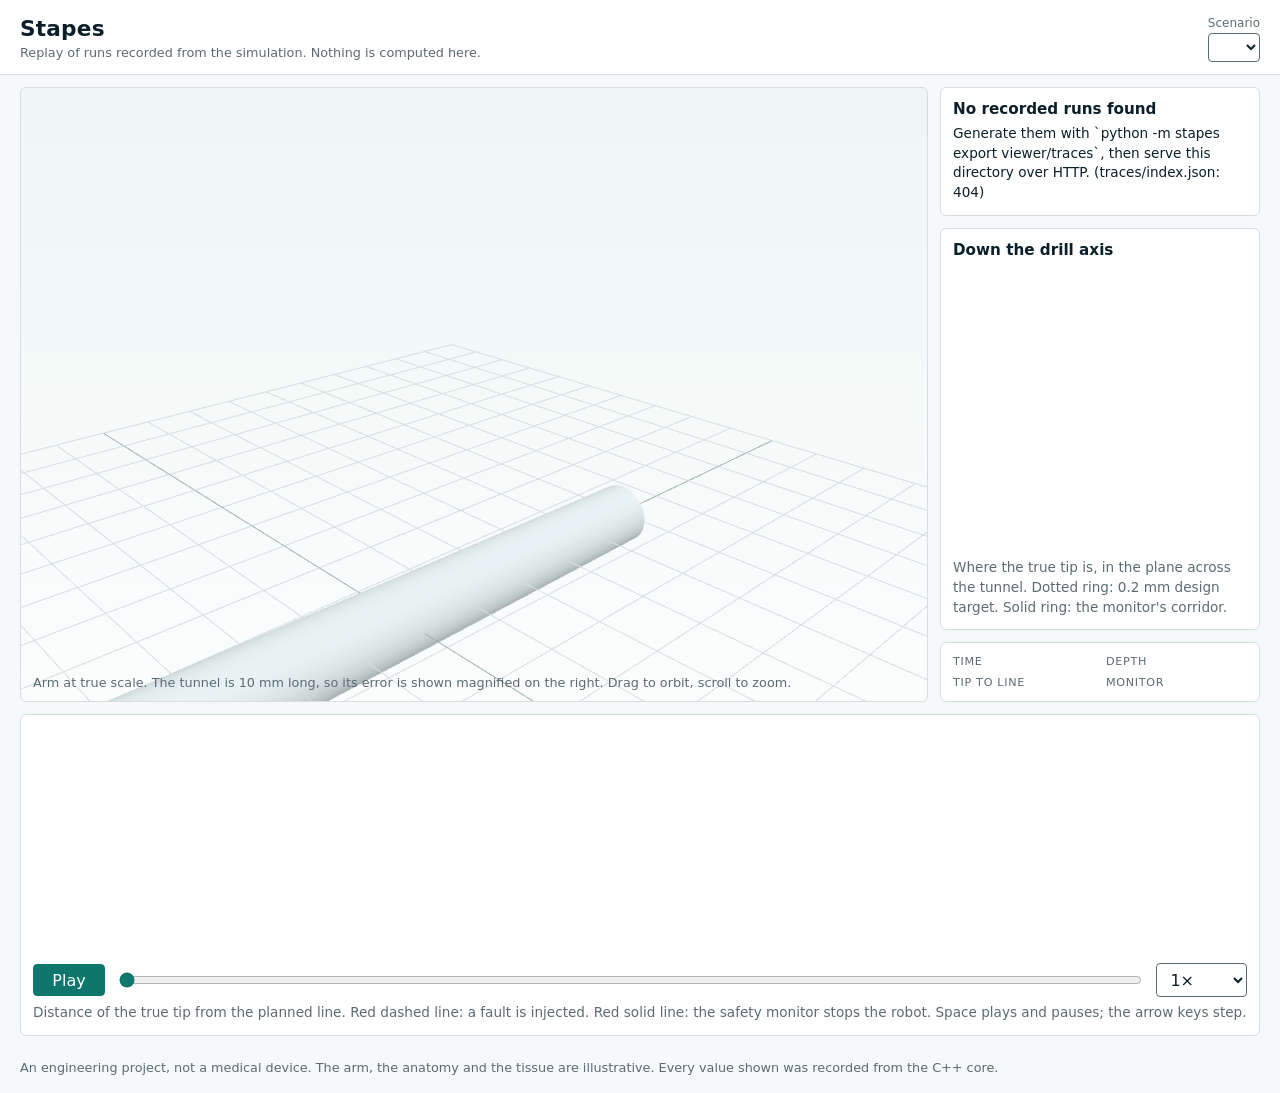
==== viewer/index.html @ 3c7ff4a8 "feat(viewer): replay recorded runs in the browser Add a static page that replays the runs the Python" ====
<!doctype html>
<html lang="en">
  <head>
    <meta charset="utf-8" />
    <meta name="viewport" content="width=device-width, initial-scale=1" />
    <title>Stapes: replay of recorded runs</title>
    <meta
      name="description"
      content="Replays runs recorded from the Stapes simulation: a 6-DOF arm drilling a keyhole tunnel, with injected faults and an independent safety monitor."
    />
    <link rel="stylesheet" href="style.css" />
    <script type="importmap">
      { "imports": { "three": "./vendor/three.module.min.js" } }
    </script>
  </head>
  <body>
    <header class="masthead">
      <div>
        <h1>Stapes</h1>
        <p class="tagline">Replay of runs recorded from the simulation. Nothing is computed here.</p>
      </div>
      <label class="scenario-picker">
        <span>Scenario</span>
        <select id="scenario"></select>
      </label>
    </header>

    <main>
      <section class="stage" aria-label="Arm">
        <canvas id="arm-view"></canvas>
        <p class="stage-note">
          Arm at true scale. The tunnel is 10 mm long, so its error is shown magnified on the right.
          Drag to orbit, scroll to zoom.
        </p>
        <div id="banner" class="banner" role="status" hidden></div>
      </section>

      <aside class="side">
        <section class="card">
          <h2 id="title"></h2>
          <p id="description"></p>
        </section>

        <section class="card">
          <h2>Down the drill axis</h2>
          <canvas id="across-view" width="560" height="560"></canvas>
          <p class="caption">
            Where the true tip is, in the plane across the tunnel. Dotted ring: 0.2 mm design
            target. Solid ring: the monitor's corridor.
          </p>
        </section>

        <section class="card readout" aria-live="off">
          <div><span>Time</span><strong id="r-time"></strong></div>
          <div><span>Depth</span><strong id="r-depth"></strong></div>
          <div><span>Tip to line</span><strong id="r-radial"></strong></div>
          <div><span>Monitor</span><strong id="r-monitor"></strong></div>
        </section>
      </aside>

      <section class="timeline card" aria-label="Timeline">
        <canvas id="series-view" width="1600" height="300"></canvas>
        <div class="transport">
          <button id="play" type="button" aria-label="Play or pause">Play</button>
          <input id="scrub" type="range" min="0" max="1" value="0" step="1" aria-label="Time" />
          <label>
            <span class="visually-hidden">Speed</span>
            <select id="speed">
              <option value="0.1">0.1×</option>
              <option value="0.25">0.25×</option>
              <option value="1" selected>1×</option>
              <option value="2">2×</option>
            </select>
          </label>
        </div>
        <p class="caption">
          Distance of the true tip from the planned line. Red dashed line: a fault is injected. Red
          solid line: the safety monitor stops the robot. Space plays and pauses; the arrow keys step.
        </p>
      </section>
    </main>

    <footer>
      <p>
        An engineering project, not a medical device. The arm, the anatomy and the tissue are
        illustrative. Every value shown was recorded from the C++ core.
      </p>
    </footer>

    <script type="module" src="app.js"></script>
  </body>
</html>
---- viewer/style.css ----
/* The palette is the project's: ink, scrub teal, pale teal. Signal red means only a safety stop
   or an injected fault, here as in the manual and the plots. */
:root {
  --ink: #0b1f2a;
  --teal: #0f766e;
  --pale-teal: #ccfbf1;
  --signal-red: #d92d20;
  --muted: #5b6b73;
  --rule: #d5dee1;
  --paper: #f6f9f9;
  --card: #ffffff;
  font-family: system-ui, -apple-system, "Segoe UI", Roboto, sans-serif;
  color: var(--ink);
  background: var(--paper);
}

* {
  box-sizing: border-box;
}

body {
  margin: 0;
  min-height: 100vh;
  display: flex;
  flex-direction: column;
}

.masthead {
  display: flex;
  justify-content: space-between;
  align-items: end;
  gap: 1rem;
  flex-wrap: wrap;
  padding: 1rem 1.25rem 0.75rem;
  border-bottom: 1px solid var(--rule);
  background: var(--card);
}

h1 {
  margin: 0;
  font-size: 1.35rem;
  letter-spacing: 0.01em;
}

h2 {
  margin: 0 0 0.35rem;
  font-size: 0.95rem;
}

.tagline,
.caption,
.stage-note,
footer p {
  margin: 0.2rem 0 0;
  color: var(--muted);
  font-size: 0.8rem;
  line-height: 1.4;
}

.scenario-picker {
  display: flex;
  flex-direction: column;
  gap: 0.2rem;
  font-size: 0.75rem;
  color: var(--muted);
}

select,
button {
  font: inherit;
  color: var(--ink);
  background: var(--card);
  border: 1px solid var(--muted);
  border-radius: 4px;
  padding: 0.35rem 0.6rem;
}

button {
  min-width: 4.5rem;
  background: var(--teal);
  border-color: var(--teal);
  color: #fff;
  cursor: pointer;
}

select:focus-visible,
button:focus-visible,
input:focus-visible {
  outline: 2px solid var(--teal);
  outline-offset: 2px;
}

main {
  flex: 1;
  display: grid;
  grid-template-columns: minmax(0, 1fr) 20rem;
  grid-template-areas:
    "stage side"
    "timeline timeline";
  gap: 0.75rem;
  padding: 0.75rem 1.25rem;
}

.stage {
  grid-area: stage;
  position: relative;
  min-height: 24rem;
  border: 1px solid var(--rule);
  border-radius: 6px;
  overflow: hidden;
  background: linear-gradient(#eef6f5, #fbfdfd);
}

#arm-view {
  display: block;
  width: 100%;
  height: 100%;
}

.stage-note {
  position: absolute;
  left: 0.75rem;
  bottom: 0.6rem;
  right: 0.75rem;
  pointer-events: none;
}

/* The one place the page uses red as a surface: the monitor has stopped the robot. */
.banner {
  position: absolute;
  top: 0.75rem;
  left: 0.75rem;
  padding: 0.4rem 0.7rem;
  border-radius: 4px;
  background: var(--signal-red);
  color: #fff;
  font-size: 0.85rem;
  font-weight: 600;
}

.banner.fault {
  background: var(--card);
  color: var(--signal-red);
  border: 1px solid var(--signal-red);
}

.side {
  grid-area: side;
  display: flex;
  flex-direction: column;
  gap: 0.75rem;
}

.card {
  background: var(--card);
  border: 1px solid var(--rule);
  border-radius: 6px;
  padding: 0.75rem;
}

.card p {
  margin: 0;
  font-size: 0.85rem;
  line-height: 1.45;
}

#across-view,
#series-view {
  display: block;
  width: 100%;
  height: auto;
}

.readout {
  display: grid;
  grid-template-columns: 1fr 1fr;
  gap: 0.5rem 0.75rem;
}

.readout span {
  display: block;
  font-size: 0.7rem;
  color: var(--muted);
  text-transform: uppercase;
  letter-spacing: 0.06em;
}

.readout strong {
  font-variant-numeric: tabular-nums;
  font-size: 0.95rem;
}

.readout strong.stopped {
  color: var(--signal-red);
}

.timeline {
  grid-area: timeline;
}

.transport {
  display: flex;
  align-items: center;
  gap: 0.75rem;
  margin: 0.5rem 0 0.35rem;
}

.transport input[type="range"] {
  flex: 1;
  accent-color: var(--teal);
}

footer {
  padding: 0.5rem 1.25rem 1rem;
}

.visually-hidden {
  position: absolute;
  width: 1px;
  height: 1px;
  overflow: hidden;
  clip-path: inset(50%);
}

@media (max-width: 860px) {
  main {
    grid-template-columns: minmax(0, 1fr);
    grid-template-areas:
      "stage"
      "timeline"
      "side";
  }
  .stage {
    min-height: 18rem;
  }
}
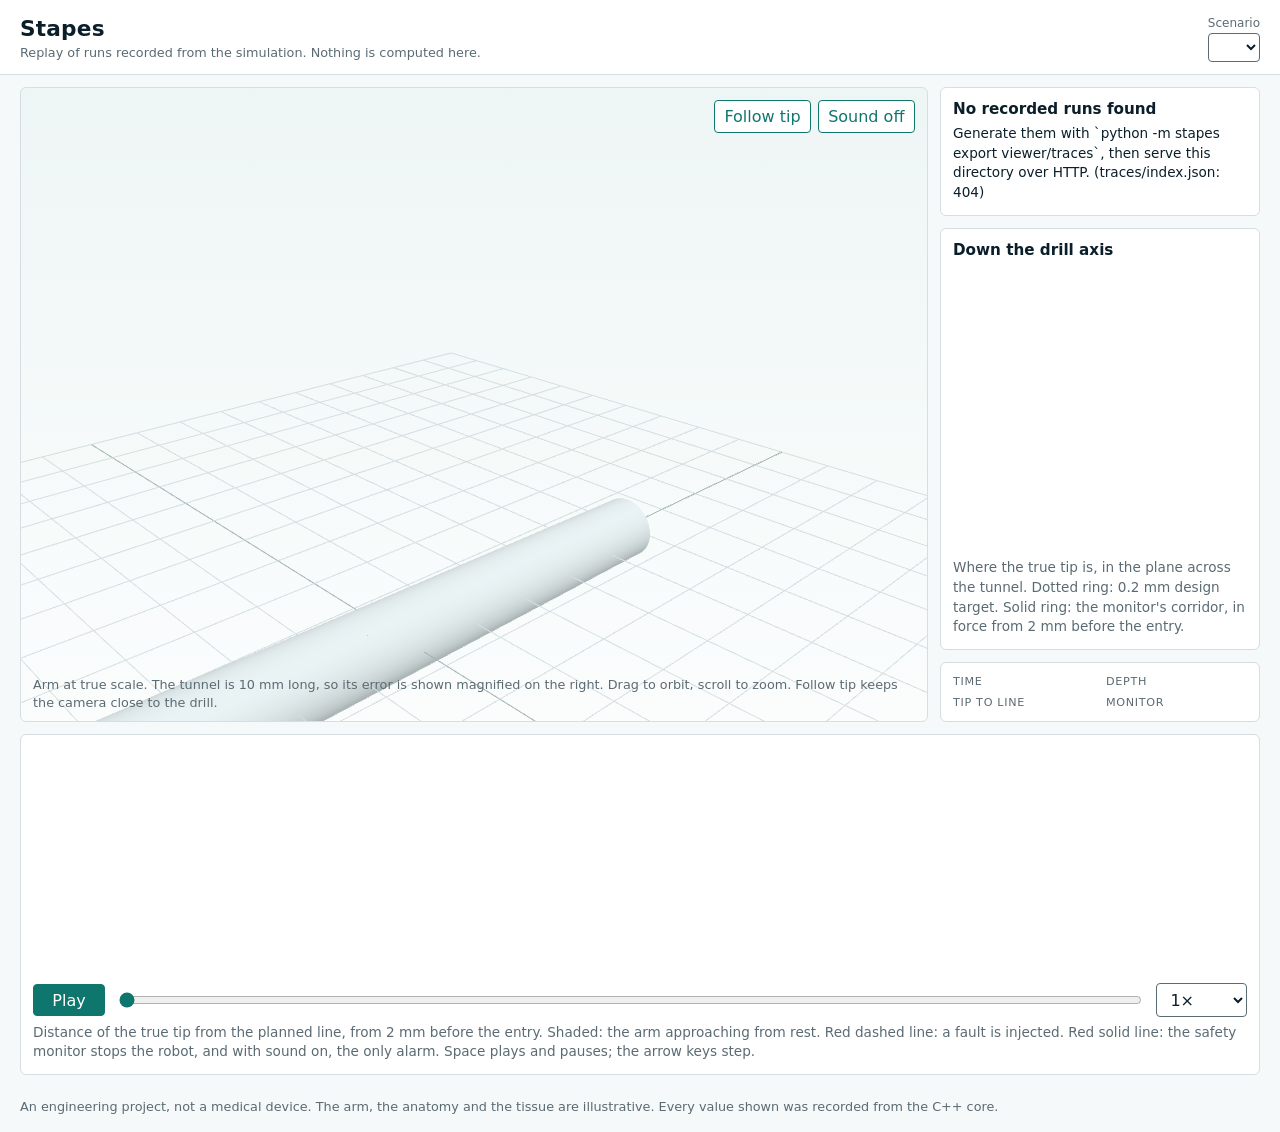
==== commit 012d4bb0: "feat(viewer): replay a run from rest, follow the tip, and add sound - two scenarios that start from " ====
--- a/viewer/index.html
+++ b/viewer/index.html
@@ -30,9 +30,13 @@
         <canvas id="arm-view"></canvas>
         <p class="stage-note">
           Arm at true scale. The tunnel is 10 mm long, so its error is shown magnified on the right.
-          Drag to orbit, scroll to zoom.
+          Drag to orbit, scroll to zoom. Follow tip keeps the camera close to the drill.
         </p>
         <div id="banner" class="banner" role="status" hidden></div>
+        <div class="stage-tools">
+          <button id="follow" type="button" class="secondary" aria-pressed="false">Follow tip</button>
+          <button id="sound" type="button" class="secondary" aria-pressed="false">Sound off</button>
+        </div>
       </section>
 
       <aside class="side">
@@ -46,7 +50,7 @@
           <canvas id="across-view" width="560" height="560"></canvas>
           <p class="caption">
             Where the true tip is, in the plane across the tunnel. Dotted ring: 0.2 mm design
-            target. Solid ring: the monitor's corridor.
+            target. Solid ring: the monitor's corridor, in force from 2 mm before the entry.
           </p>
         </section>
 
@@ -70,12 +74,15 @@
               <option value="0.25">0.25×</option>
               <option value="1" selected>1×</option>
               <option value="2">2×</option>
+              <option value="4">4×</option>
             </select>
           </label>
         </div>
         <p class="caption">
-          Distance of the true tip from the planned line. Red dashed line: a fault is injected. Red
-          solid line: the safety monitor stops the robot. Space plays and pauses; the arrow keys step.
+          Distance of the true tip from the planned line, from 2 mm before the entry. Shaded: the arm
+          approaching from rest. Red dashed line: a fault is injected. Red solid line: the safety
+          monitor stops the robot, and with sound on, the only alarm. Space plays and pauses; the
+          arrow keys step.
         </p>
       </section>
     </main>
--- a/viewer/style.css
+++ b/viewer/style.css
@@ -125,6 +125,24 @@
   pointer-events: none;
 }
 
+.stage-tools {
+  position: absolute;
+  top: 0.75rem;
+  right: 0.75rem;
+  display: flex;
+  gap: 0.4rem;
+}
+
+button.secondary {
+  background: var(--card);
+  border-color: var(--teal);
+  color: var(--teal);
+}
+
+button.secondary[aria-pressed="true"] {
+  background: var(--pale-teal);
+}
+
 /* The one place the page uses red as a surface: the monitor has stopped the robot. */
 .banner {
   position: absolute;
